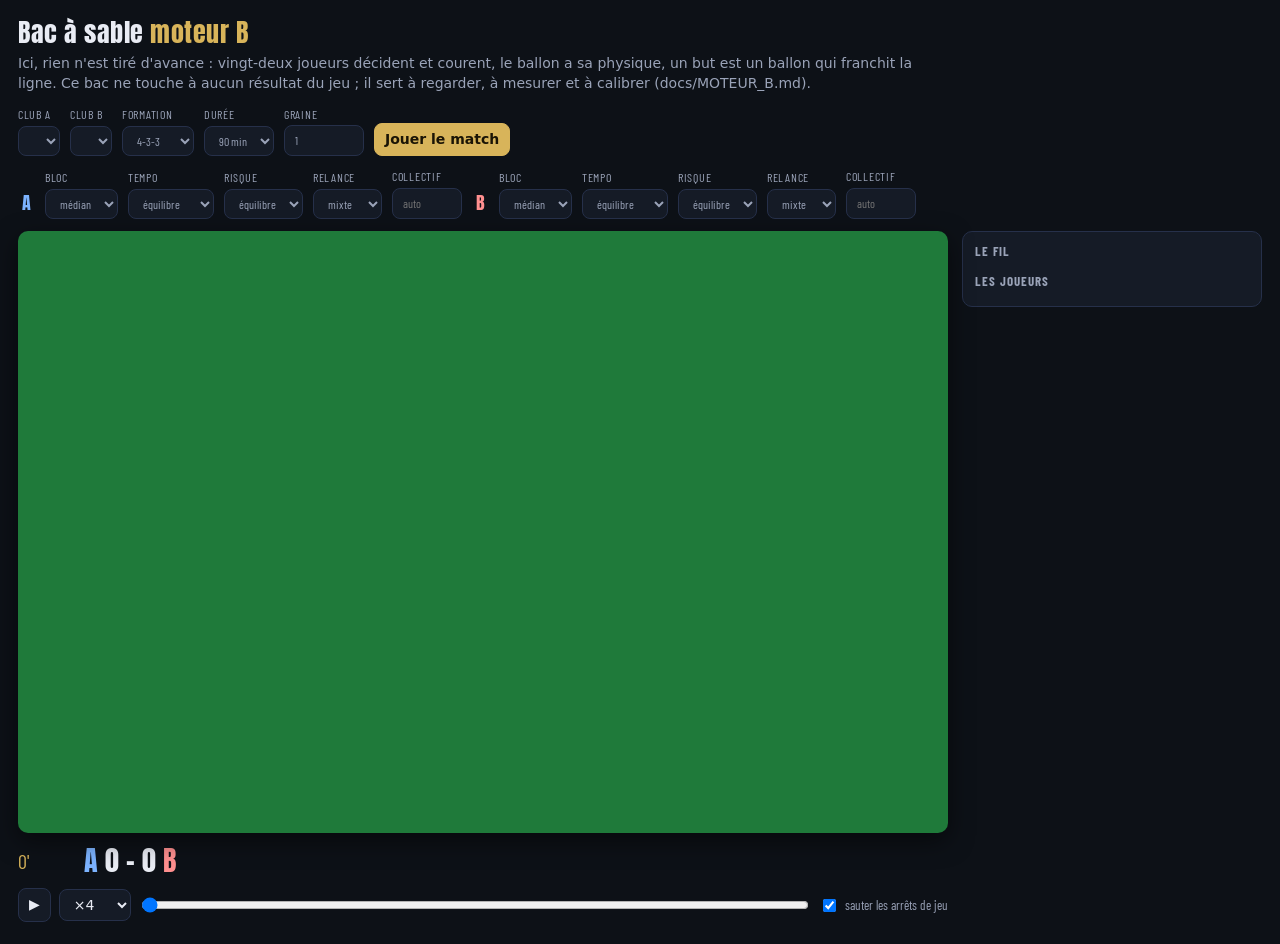
==== web/app/static/bac.html @ d33c947d "La ligne tient, les latéraux plongent, le maillot du club, PHY · OFF · DEF sur la carte, la peau lue" ====
<!doctype html>
<html lang="fr">
<head>
<meta charset="utf-8">
<meta name="viewport" content="width=device-width, initial-scale=1">
<title>FootballLife — bac à sable du moteur B</title>
<link rel="preconnect" href="https://fonts.googleapis.com">
<link href="https://fonts.googleapis.com/css2?family=Anton&family=Barlow+Condensed:wght@400;600;700&display=swap" rel="stylesheet">
<style>
:root{--fond:#0d1117;--surface:#151b26;--ligne:#26304a;--encre:#e9ecf4;--sourd:#9aa3b8;--or:#d8b45a;--a:#1F6FD1;--b:#C62E2E;--vert:#2f8f5b}
*{box-sizing:border-box}
body{margin:0;background:var(--fond);color:var(--encre);font:14px/1.4 system-ui,sans-serif;padding:14px 18px}
h1{font-family:Anton,sans-serif;font-weight:400;font-size:26px;margin:0 0 4px;letter-spacing:.02em}
h1 span{color:var(--or)}
.sous{color:var(--sourd);margin:0 0 12px;max-width:900px}
.barre{display:flex;gap:10px;flex-wrap:wrap;align-items:end;margin-bottom:12px}
label{display:flex;flex-direction:column;gap:3px;font-family:"Barlow Condensed",sans-serif;font-size:12px;text-transform:uppercase;letter-spacing:.06em;color:var(--sourd)}
select,input,button{font:inherit;color:inherit;background:var(--surface);border:1px solid var(--ligne);border-radius:8px;padding:6px 10px}
button{cursor:pointer}
button.primaire{background:var(--or);color:#1a1405;font-weight:700;border-color:var(--or)}
button:disabled{opacity:.5;cursor:default}
.scene{display:grid;grid-template-columns:minmax(0,1fr) 300px;gap:14px;align-items:start}
@media (max-width:900px){.scene{grid-template-columns:1fr}}
.terrain{position:relative;width:100%;aspect-ratio:105/68;background:#1f7a3a;border-radius:10px;overflow:hidden;box-shadow:0 8px 24px rgba(0,0,0,.5)}
canvas{display:block;width:100%;height:100%}
.tete{display:flex;align-items:center;gap:14px;margin:8px 0;font-family:"Barlow Condensed",sans-serif}
.tete .score{font-family:Anton,sans-serif;font-size:28px}
.tete .a{color:#7cb3ff}.tete .b{color:#ff8f8f}
.tete .min{font-size:20px;color:var(--or);min-width:52px}
.commandes{display:flex;gap:8px;align-items:center;flex-wrap:wrap}
.commandes input[type=range]{flex:1;min-width:160px;padding:0}
.panneau{background:var(--surface);border:1px solid var(--ligne);border-radius:10px;padding:10px 12px;max-height:70vh;overflow:auto}
.panneau h3{font-family:"Barlow Condensed",sans-serif;font-size:13px;text-transform:uppercase;letter-spacing:.08em;color:var(--sourd);margin:0 0 6px}
.fil div{padding:3px 0;border-bottom:1px solid var(--ligne);font-size:13px}
.fil .but{color:#7ce2ad;font-weight:700}.fil .tir{color:var(--or)}.fil .faute{color:#ff8f8f}.fil .passe,.fil .percee{color:#9fd0ff}
.fil small{color:var(--sourd);margin-right:6px}
table{border-collapse:collapse;width:100%;font-size:12.5px;margin-top:8px}
th,td{padding:3px 5px;text-align:right;border-bottom:1px solid var(--ligne)}
th{font-family:"Barlow Condensed",sans-serif;font-weight:600;color:var(--sourd);text-transform:uppercase;font-size:11px;letter-spacing:.05em}
td:first-child,th:first-child{text-align:left}
tr.a td:first-child{color:#7cb3ff}tr.b td:first-child{color:#ff8f8f}
.stats{display:grid;grid-template-columns:repeat(auto-fit,minmax(110px,1fr));gap:6px;margin-top:8px}
.stat{background:var(--fond);border:1px solid var(--ligne);border-radius:8px;padding:6px 8px}
.stat b{display:block;font-family:Anton,sans-serif;font-weight:400;font-size:18px}
.stat span{font-family:"Barlow Condensed",sans-serif;font-size:11px;text-transform:uppercase;letter-spacing:.05em;color:var(--sourd)}
.attente{color:var(--or)}
.tactiques .lg{font-family:Anton,sans-serif;font-size:18px;padding:0 4px 4px}
.tactiques .lg.a{color:#7cb3ff}.tactiques .lg.b{color:#ff8f8f}
</style>
</head>
<body>
<h1>Bac à sable <span>moteur B</span></h1>
<p class="sous">Ici, rien n'est tiré d'avance : vingt-deux joueurs décident et courent, le ballon a sa physique, un but est un ballon qui franchit la ligne. Ce bac ne touche à aucun résultat du jeu ; il sert à regarder, à mesurer et à calibrer (docs/MOTEUR_B.md).</p>
<div class="barre">
  <label>Club A <select id="club-a"></select></label>
  <label>Club B <select id="club-b"></select></label>
  <label>Formation <select id="formation"><option>4-3-3</option><option>4-4-2</option><option>4-2-3-1</option><option>3-5-2</option><option>3-4-3</option><option>4-5-1</option></select></label>
  <label>Durée <select id="minutes"><option value="15">15 min</option><option value="45">45 min</option><option value="90" selected>90 min</option></select></label>
  <label>Graine <input id="graine" type="number" value="1" min="1" style="width:80px"></label>
  <button class="primaire" id="jouer">Jouer le match</button>
  <span id="etat" class="attente"></span>
</div>
<div class="barre tactiques">
  <span class="lg a">A</span>
  <label>Bloc <select id="bloc-a"><option value="haut">haut</option><option value="median" selected>médian</option><option value="bas">bas</option></select></label>
  <label>Tempo <select id="tempo-a"><option value="possession">possession</option><option value="equilibre" selected>équilibre</option><option value="direct">direct</option></select></label>
  <label>Risque <select id="risque-a"><option value="offensif">offensif</option><option value="equilibre" selected>équilibre</option><option value="prudent">prudent</option></select></label>
  <label>Relance <select id="relance-a"><option value="mixte" selected>mixte</option><option value="courte">courte</option><option value="longue">longue</option></select></label>
  <label>Collectif <input id="coll-a" type="number" min="0" max="1" step="0.05" placeholder="auto" style="width:70px"></label>
  <span class="lg b">B</span>
  <label>Bloc <select id="bloc-b"><option value="haut">haut</option><option value="median" selected>médian</option><option value="bas">bas</option></select></label>
  <label>Tempo <select id="tempo-b"><option value="possession">possession</option><option value="equilibre" selected>équilibre</option><option value="direct">direct</option></select></label>
  <label>Risque <select id="risque-b"><option value="offensif">offensif</option><option value="equilibre" selected>équilibre</option><option value="prudent">prudent</option></select></label>
  <label>Relance <select id="relance-b"><option value="mixte" selected>mixte</option><option value="courte">courte</option><option value="longue">longue</option></select></label>
  <label>Collectif <input id="coll-b" type="number" min="0" max="1" step="0.05" placeholder="auto" style="width:70px"></label>
</div>
<div class="scene">
  <div>
    <div class="terrain"><canvas id="c" width="1050" height="680"></canvas></div>
    <div class="tete"><span class="min" id="min">0'</span><span class="score"><span class="a" id="nom-a">A</span> <span id="score">0 – 0</span> <span class="b" id="nom-b">B</span></span></div>
    <div class="commandes">
      <button id="lecture">▶</button>
      <select id="vitesse"><option value="1">×1</option><option value="2">×2</option><option value="4" selected>×4</option><option value="8">×8</option><option value="16">×16</option></select>
      <input id="curseur" type="range" min="0" max="0" value="0">
      <label style="flex-direction:row;align-items:center;gap:6px;text-transform:none;letter-spacing:0;font-size:13px"><input id="sauter" type="checkbox" checked> sauter les arrêts de jeu</label>
    </div>
    <div class="stats" id="stats"></div>
  </div>
  <div class="panneau">
    <h3>Le fil</h3>
    <div class="fil" id="fil"></div>
    <h3 style="margin-top:12px">Les joueurs</h3>
    <div id="joueurs"></div>
  </div>
</div>
<script src="/static/bac.js?v=21"></script>
</body>
</html>
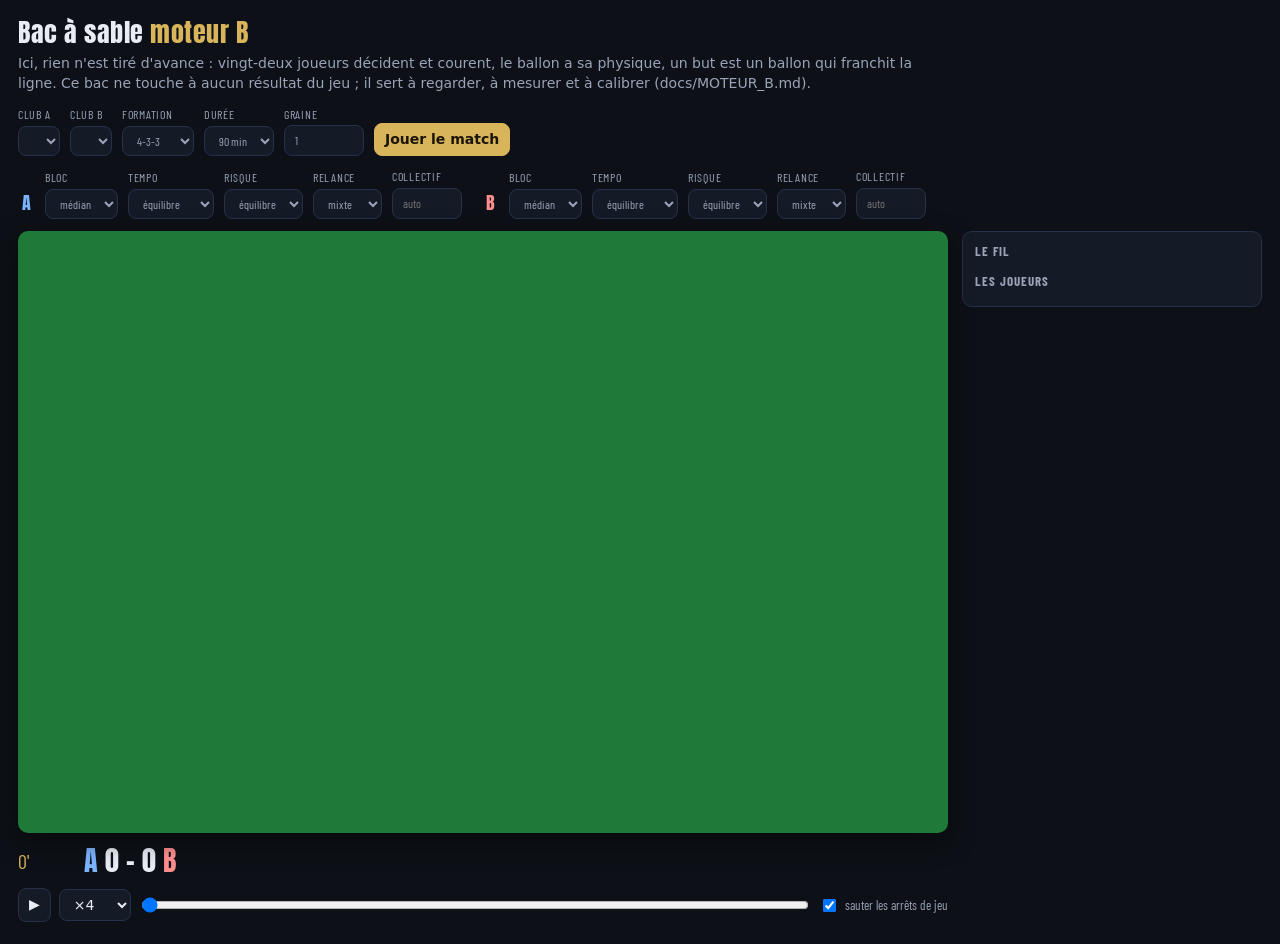
==== commit cc88f9a7: "Le style d'un club vient de sa possession réelle, et chaque carte garde le style de son club PSG–Rea" ====
--- a/web/app/static/bac.html
+++ b/web/app/static/bac.html
@@ -67,12 +67,14 @@
   <label>Risque <select id="risque-a"><option value="offensif">offensif</option><option value="equilibre" selected>équilibre</option><option value="prudent">prudent</option></select></label>
   <label>Relance <select id="relance-a"><option value="mixte" selected>mixte</option><option value="courte">courte</option><option value="longue">longue</option></select></label>
   <label>Collectif <input id="coll-a" type="number" min="0" max="1" step="0.05" placeholder="auto" style="width:70px"></label>
+  <small id="profil-a"></small>
   <span class="lg b">B</span>
   <label>Bloc <select id="bloc-b"><option value="haut">haut</option><option value="median" selected>médian</option><option value="bas">bas</option></select></label>
   <label>Tempo <select id="tempo-b"><option value="possession">possession</option><option value="equilibre" selected>équilibre</option><option value="direct">direct</option></select></label>
   <label>Risque <select id="risque-b"><option value="offensif">offensif</option><option value="equilibre" selected>équilibre</option><option value="prudent">prudent</option></select></label>
   <label>Relance <select id="relance-b"><option value="mixte" selected>mixte</option><option value="courte">courte</option><option value="longue">longue</option></select></label>
   <label>Collectif <input id="coll-b" type="number" min="0" max="1" step="0.05" placeholder="auto" style="width:70px"></label>
+  <small id="profil-b"></small>
 </div>
 <div class="scene">
   <div>
@@ -93,6 +95,6 @@
     <div id="joueurs"></div>
   </div>
 </div>
-<script src="/static/bac.js?v=21"></script>
+<script src="/static/bac.js?v=26"></script>
 </body>
 </html>
